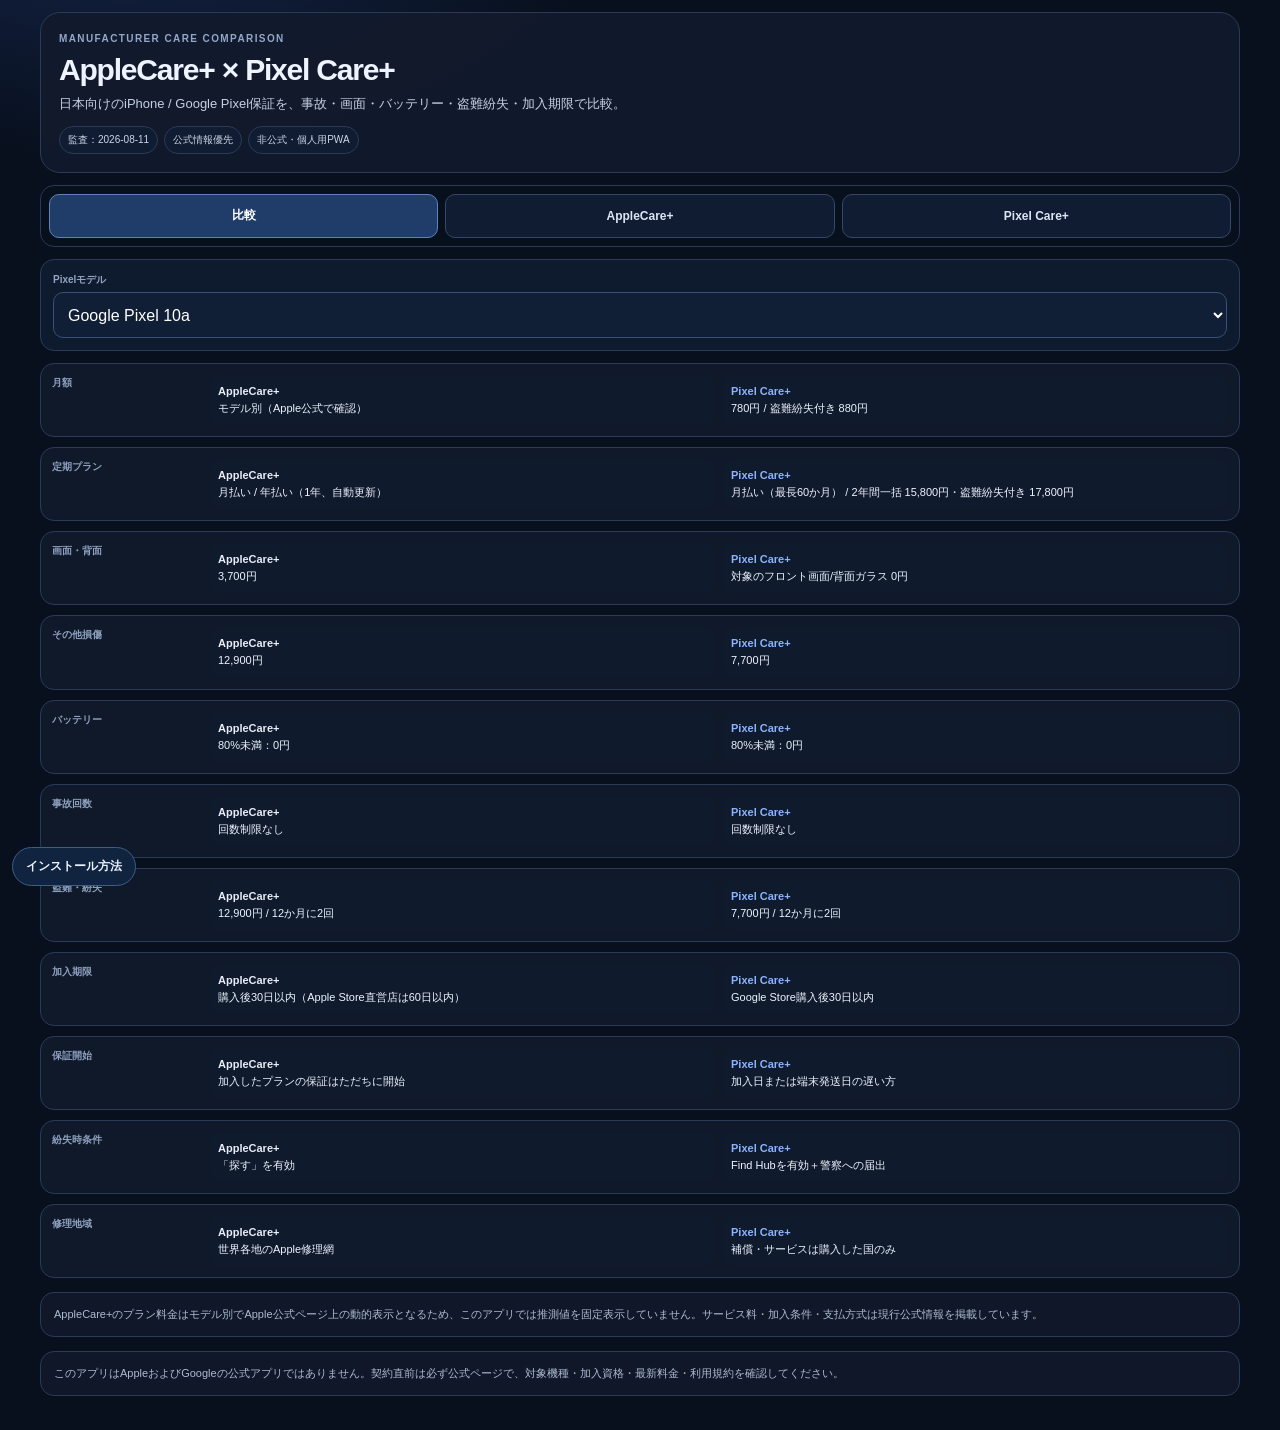
==== applecare-pixelcare/index.html @ f642784a "Add AppleCare Pixel Care PWA app" ====
<!doctype html>
<html lang="ja">
<head>
<meta charset="utf-8">
<meta name="viewport" content="width=device-width,initial-scale=1,viewport-fit=cover">
<title>AppleCare+ × Pixel Care+</title>
<meta name="description" content="日本向けAppleCare+とPixel Care+の補償内容・自己負担・加入条件を比較する個人用PWA">
<meta name="theme-color" content="#0b1020">
<meta name="apple-mobile-web-app-capable" content="yes">
<meta name="apple-mobile-web-app-status-bar-style" content="black-translucent">
<meta name="apple-mobile-web-app-title" content="Care比較">
<link rel="manifest" href="./manifest.webmanifest">
<link rel="apple-touch-icon" href="./icons/icon-180.png">
<style>
:root{--bg:#08101e;--panel:#111a2c;--panel2:#17243a;--line:#2a3a59;--text:#eef4ff;--muted:#9caac4;--accent:#8bb4ff;--good:#62d8a5;--warn:#ffd06f;--apple:#e8edf7;--pixel:#8bb4ff}*{box-sizing:border-box}html{-webkit-text-size-adjust:100%;scroll-behavior:smooth}body{margin:0;background:radial-gradient(850px 500px at 10% -10%,rgba(76,125,255,.22),transparent 60%),var(--bg);color:var(--text);font-family:-apple-system,BlinkMacSystemFont,"Segoe UI","Noto Sans JP",sans-serif;line-height:1.55;padding-left:env(safe-area-inset-left);padding-right:env(safe-area-inset-right)}a{color:#b5d0ff;text-decoration:none}.wrap{width:min(100% - 20px,1080px);margin:auto;padding:12px 0 calc(34px + env(safe-area-inset-bottom))}.hero{border:1px solid var(--line);background:rgba(17,26,44,.94);border-radius:20px;padding:18px}.eyebrow{font-size:10px;letter-spacing:.14em;color:#93a7c9;font-weight:900}.hero h1{margin:6px 0 7px;font-size:30px;line-height:1.15;letter-spacing:-.04em}.hero p{margin:0;color:#c6d1e4;font-size:13px}.meta{display:flex;gap:6px;flex-wrap:wrap;margin-top:12px}.pill{font-size:10px;padding:5px 8px;border:1px solid var(--line);border-radius:999px;background:#101c31;color:#cbd6e8}.tabs{position:sticky;top:8px;z-index:10;display:grid;grid-template-columns:repeat(3,1fr);gap:7px;margin:12px 0;background:rgba(8,16,30,.94);backdrop-filter:blur(10px);padding:8px;border:1px solid var(--line);border-radius:14px}.tab{min-height:44px;border:1px solid #35486b;background:#0f1c31;color:#dce6f7;border-radius:10px;font-weight:800;font-size:12px}.tab.active{background:#203c68;border-color:#5e83bd;color:#fff}.section{display:none}.section.active{display:block}.grid{display:grid;gap:12px}.card{border:1px solid var(--line);border-radius:17px;background:rgba(17,26,44,.95);overflow:hidden}.cardHead{padding:14px 15px;background:var(--panel2);border-bottom:1px solid #30415f}.brand{font-size:20px;font-weight:950}.sub{font-size:10px;color:#93a4c1;margin-top:2px}.row{display:grid;grid-template-columns:112px minmax(0,1fr);gap:11px;padding:10px 12px;border-bottom:1px solid #22304a;font-size:12px}.label{font-size:10px;font-weight:900;color:#8495b5;padding-top:2px}.good{color:#8aeabb;font-weight:800}.warn{color:#ffd98e;font-weight:800}.compare{display:grid;gap:10px}.compareRow{display:grid;grid-template-columns:120px 1fr 1fr;gap:8px;padding:11px;border:1px solid var(--line);border-radius:14px;background:rgba(17,26,44,.9);font-size:11px}.compareRow strong{font-size:10px;color:#8ea0bf}.appleCell,.pixelCell{padding:8px;border-radius:10px;background:#0f1a2c}.appleCell b{color:var(--apple)}.pixelCell b{color:var(--pixel)}.selector{margin:0 0 12px;padding:12px;border:1px solid var(--line);border-radius:14px;background:#0e1a2e}.selector label{display:block;font-size:10px;color:#93a4c1;font-weight:900;margin-bottom:5px}.selector select{width:100%;min-height:46px;padding:10px;border:1px solid #385077;border-radius:10px;background:#111f36;color:#fff;font-size:16px}.links{display:grid;grid-template-columns:1fr 1fr;gap:8px;padding:12px}.links a{display:flex;align-items:center;justify-content:center;min-height:44px;padding:9px;border:1px solid #37547e;border-radius:10px;background:#12223c;font-size:12px;font-weight:850}.note{margin-top:14px;padding:13px;border:1px solid var(--line);border-radius:14px;background:rgba(17,26,44,.8);font-size:11px;color:#aebbd1}.install{position:fixed;right:max(12px,env(safe-area-inset-right));bottom:max(14px,calc(env(safe-area-inset-bottom) + 10px));z-index:20;display:none;border:1px solid #4d70a6;border-radius:999px;background:#18345d;color:#fff;padding:12px 16px;font-weight:850;box-shadow:0 10px 28px rgba(0,0,0,.35)}@media(min-width:800px){.grid.two{grid-template-columns:1fr 1fr}.compareRow{grid-template-columns:150px 1fr 1fr}.wrap{width:min(96vw,1200px)}}
.installHelp{position:fixed;inset:0;z-index:40;display:none;align-items:flex-end;justify-content:center;background:rgba(0,0,0,.62);padding:16px}.installHelp.open{display:flex}.installSheet{width:min(100%,560px);border:1px solid var(--line);border-radius:18px;background:#111a2c;padding:18px;box-shadow:0 24px 80px rgba(0,0,0,.5)}.installSheet h2{margin:0 0 8px;font-size:20px}.installSheet p{margin:7px 0;color:#c7d2e5;font-size:13px}.installSheet ol{margin:10px 0 16px;padding-left:22px;color:#dbe6f8;font-size:13px}.installSheet button{width:100%;min-height:44px;border:1px solid #45648f;border-radius:10px;background:#18345d;color:#fff;font-weight:850}.installAlways{position:fixed;left:max(12px,env(safe-area-inset-left));bottom:max(14px,calc(env(safe-area-inset-bottom) + 10px));z-index:19;border:1px solid #3d5d8b;border-radius:999px;background:#10233f;color:#eaf2ff;padding:10px 13px;font-weight:800;font-size:12px}@media(display-mode:standalone){.installAlways,.install{display:none!important}}
</style>
</head>
<body>
<div class="wrap">
<header class="hero"><div class="eyebrow">MANUFACTURER CARE COMPARISON</div><h1>AppleCare+ × Pixel Care+</h1><p>日本向けのiPhone / Google Pixel保証を、事故・画面・バッテリー・盗難紛失・加入期限で比較。</p><div class="meta"><span class="pill">監査：2026-08-11</span><span class="pill">公式情報優先</span><span class="pill">非公式・個人用PWA</span></div></header>
<nav class="tabs"><button class="tab active" data-tab="compare">比較</button><button class="tab" data-tab="apple">AppleCare+</button><button class="tab" data-tab="pixel">Pixel Care+</button></nav>
<section id="compare" class="section active"><div class="selector"><label for="pixelModel">Pixelモデル</label><select id="pixelModel"></select></div><div id="compareRows" class="compare"></div><div class="note">AppleCare+のプラン料金はモデル別でApple公式ページ上の動的表示となるため、このアプリでは推測値を固定表示していません。サービス料・加入条件・支払方式は現行公式情報を掲載しています。</div></section>
<section id="apple" class="section"><div class="grid two"><article class="card"><div class="cardHead"><div class="brand">AppleCare+</div><div class="sub">iPhone / 日本</div></div><div class="row"><div class="label">事故補償</div><div><span class="good">回数制限なし</span>。落下・水濡れなどの過失や事故による損傷。</div></div><div class="row"><div class="label">画面/背面</div><div>3,700円（税込）/回</div></div><div class="row"><div class="label">その他損傷</div><div>12,900円（税込）/回</div></div><div class="row"><div class="label">バッテリー</div><div>最大容量が本来の80%未満なら追加料金なし。</div></div><div class="row"><div class="label">加入期限</div><div>購入時または購入後30日以内。Apple Store直営店では購入後60日以内に追加可能。</div></div><div class="row"><div class="label">修理網</div><div>Apple Store / Apple正規サービスプロバイダ。世界各地で修理サービスを利用可能。</div></div></article><article class="card"><div class="cardHead"><div class="brand">AppleCare+ 盗難・紛失</div><div class="sub">iPhone / 日本</div></div><div class="row"><div class="label">盗難・紛失</div><div><span class="good">1年間に2回まで</span></div></div><div class="row"><div class="label">交換負担</div><div>12,900円（税込）/回</div></div><div class="row"><div class="label">必要条件</div><div>事故発生時と請求手続き中に「探す」が有効であること。</div></div><div class="row"><div class="label">事故補償</div><div>通常のAppleCare+と同様、偶発的損傷は回数制限なし。</div></div><div class="row"><div class="label">支払方式</div><div>日本では月払いまたは1年間（年払い）のサブスクリプション。解約しない限り自動更新。料金はiPhoneモデル別。</div></div><div class="row"><div class="label">対象</div><div>この比較ではiPhoneを対象。正確な加入可否とプラン料金はAppleの保証確認画面で端末ごとに確認。</div></div></article></div><div class="links"><a href="https://www.apple.com/jp/applecare/" target="_blank" rel="noopener">AppleCare+ 公式 ↗</a><a href="https://support.apple.com/ja-jp/104941" target="_blank" rel="noopener">加入方法 ↗</a></div></section>
<section id="pixel" class="section"><div class="selector"><label for="pixelDetailModel">Pixelモデル</label><select id="pixelDetailModel"></select></div><div id="pixelCard"></div><div class="note">Pixelのスマートフォンは、2026-08-11時点でGoogle公式の日本向け対象一覧に掲載されている15機種を収録。Pixel 9 Pro Foldは公式に「修理は利用不可」とされているため、他のFoldと分けて表示しています。</div><div class="links"><a href="https://support.google.com/store/answer/16496166?hl=ja" target="_blank" rel="noopener">Pixel Care+ 公式 ↗</a><a href="https://support.google.com/store/answer/16504616?hl=ja" target="_blank" rel="noopener">請求方法 ↗</a></div></section>
<div class="note">このアプリはAppleおよびGoogleの公式アプリではありません。契約直前は必ず公式ページで、対象機種・加入資格・最新料金・利用規約を確認してください。</div></div>
<button id="install" class="install" type="button">アプリをインストール</button><button id="installHelpBtn" class="installAlways" type="button">インストール方法</button><div id="installHelp" class="installHelp" aria-hidden="true"><div class="installSheet" role="dialog" aria-modal="true" aria-labelledby="installTitle"><h2 id="installTitle">アプリとしてインストール</h2><div id="installGuide"></div><button id="closeInstallHelp" type="button">閉じる</button></div></div>
<script>
const PIXEL_MODELS=[{"name":"Google Pixel 10a","monthly":"780円","monthly_tl":"880円","two":"15,800円","two_tl":"17,800円","damage":"7,700円","theft":"7,700円","display":"free"},{"name":"Google Pixel 10","monthly":"1,180円","monthly_tl":"1,280円","two":"23,800円","two_tl":"25,800円","damage":"9,900円","theft":"9,900円","display":"free"},{"name":"Google Pixel 10 Pro","monthly":"1,580円","monthly_tl":"1,780円","two":"31,800円","two_tl":"35,800円","damage":"11,550円","theft":"11,550円","display":"free"},{"name":"Google Pixel 10 Pro XL","monthly":"1,580円","monthly_tl":"1,780円","two":"31,800円","two_tl":"35,800円","damage":"11,550円","theft":"11,550円","display":"free"},{"name":"Google Pixel 10 Pro Fold","monthly":"2,080円","monthly_tl":"2,280円","two":"41,800円","two_tl":"45,800円","damage":"18,700円","theft":"18,700円","display":"fold"},{"name":"Google Pixel 9a","monthly":"780円","monthly_tl":"880円","two":"15,800円","two_tl":"17,800円","damage":"7,700円","theft":"7,700円","display":"free"},{"name":"Google Pixel 9","monthly":"1,180円","monthly_tl":"1,280円","two":"23,800円","two_tl":"25,800円","damage":"9,900円","theft":"9,900円","display":"free"},{"name":"Google Pixel 9 Pro","monthly":"1,580円","monthly_tl":"1,780円","two":"31,800円","two_tl":"35,800円","damage":"11,550円","theft":"11,550円","display":"free"},{"name":"Google Pixel 9 Pro XL","monthly":"1,580円","monthly_tl":"1,780円","two":"31,800円","two_tl":"35,800円","damage":"11,550円","theft":"11,550円","display":"free"},{"name":"Google Pixel 9 Pro Fold","monthly":"2,080円","monthly_tl":"2,280円","two":"41,800円","two_tl":"45,800円","damage":"18,700円","theft":"18,700円","display":"no_repair"},{"name":"Google Pixel Fold","monthly":"2,080円","monthly_tl":"2,280円","two":"41,800円","two_tl":"45,800円","damage":"18,700円","theft":"18,700円","display":"fold"},{"name":"Google Pixel 8a","monthly":"580円","monthly_tl":"680円","two":"11,800円","two_tl":"13,800円","damage":"7,700円","theft":"7,700円","display":"free"},{"name":"Google Pixel 8","monthly":"1,080円","monthly_tl":"1,180円","two":"21,800円","two_tl":"23,800円","damage":"9,900円","theft":"9,900円","display":"free"},{"name":"Google Pixel 8 Pro","monthly":"1,480円","monthly_tl":"1,680円","two":"29,800円","two_tl":"33,800円","damage":"11,550円","theft":"11,550円","display":"free"},{"name":"Google Pixel 7a","monthly":"580円","monthly_tl":"680円","two":"11,800円","two_tl":"13,800円","damage":"7,700円","theft":"7,700円","display":"free"}];
const $=s=>document.querySelector(s);const tabs=[...document.querySelectorAll('.tab')];tabs.forEach(b=>b.addEventListener('click',()=>{tabs.forEach(x=>x.classList.toggle('active',x===b));document.querySelectorAll('.section').forEach(s=>s.classList.toggle('active',s.id===b.dataset.tab));}));function options(sel){sel.innerHTML=PIXEL_MODELS.map((m,i)=>`<option value="${i}">${m.name}</option>`).join('')}const psel=$('#pixelModel'),dsel=$('#pixelDetailModel');options(psel);options(dsel);function cr(label,a,p){return `<div class="compareRow"><strong>${label}</strong><div class="appleCell"><b>AppleCare+</b><br>${a}</div><div class="pixelCell"><b>Pixel Care+</b><br>${p}</div></div>`}function pixelScreenText(m){if(m.display==='no_repair')return'修理不可（交換等の請求対応）。画面0円修理の対象外';if(m.display==='fold')return'外側フロント画面/背面ガラス 0円。内側画面は18,700円';return'対象のフロント画面/背面ガラス 0円'}function renderCompare(){const m=PIXEL_MODELS[+psel.value||0];$('#compareRows').innerHTML=[cr('月額','モデル別（Apple公式で確認）',`${m.monthly} / 盗難紛失付き ${m.monthly_tl}`),cr('定期プラン','月払い / 年払い（1年、自動更新）',`月払い（最長60か月） / 2年間一括 ${m.two}・盗難紛失付き ${m.two_tl}`),cr('画面・背面','3,700円',pixelScreenText(m)),cr('その他損傷','12,900円',m.damage),cr('バッテリー','80%未満：0円','80%未満：0円'),cr('事故回数','回数制限なし','回数制限なし'),cr('盗難・紛失','12,900円 / 12か月に2回',`${m.theft} / 12か月に2回`),cr('加入期限','購入後30日以内（Apple Store直営店は60日以内）','Google Store購入後30日以内'),cr('保証開始','加入したプランの保証はただちに開始','加入日または端末発送日の遅い方'),cr('紛失時条件','「探す」を有効','Find Hubを有効＋警察への届出'),cr('修理地域','世界各地のApple修理網','補償・サービスは購入した国のみ')].join('')}function renderPixel(){const m=PIXEL_MODELS[+dsel.value||0];const screen=pixelScreenText(m);$('#pixelCard').innerHTML=`<article class="card"><div class="cardHead"><div class="brand">${m.name}</div><div class="sub">Pixel Care+ / 日本</div></div><div class="row"><div class="label">月払い</div><div>Pixel Care+：${m.monthly} / 紛失・盗難付き：${m.monthly_tl}（最長60か月）</div></div><div class="row"><div class="label">2年一括</div><div>Pixel Care+：${m.two} / 紛失・盗難付き：${m.two_tl}</div></div><div class="row"><div class="label">画面/背面</div><div>${screen}</div></div><div class="row"><div class="label">バッテリー</div><div>保持できる充電容量が当初の80%未満：0円。</div></div><div class="row"><div class="label">その他損傷</div><div>${m.damage} / 回</div></div><div class="row"><div class="label">盗難・紛失</div><div>${m.theft} / 回。12か月に2回まで。</div></div><div class="row"><div class="label">事故補償</div><div>落下・ひび割れ・水没などの偶発的損傷は回数無制限。</div></div><div class="row"><div class="label">保証後故障</div><div>メーカー保証期間終了後の故障：サービス手数料0円、回数無制限。</div></div><div class="row"><div class="label">加入期限</div><div>Google Store購入時、または購入後30日以内。</div></div><div class="row"><div class="label">保証開始</div><div>加入日または端末発送日のどちらか遅い方。</div></div><div class="row"><div class="label">注意</div><div>購入後に通常プラン⇄紛失・盗難付きへアップグレード/切替は不可。プランは端末に紐付き譲渡不可。</div></div></article>`}psel.addEventListener('change',renderCompare);dsel.addEventListener('change',renderPixel);renderCompare();renderPixel();if('serviceWorker'in navigator){window.addEventListener('load',()=>navigator.serviceWorker.register('./sw.js').catch(()=>{}));}let deferredPrompt;const install=$('#install'),helpBtn=$('#installHelpBtn'),help=$('#installHelp'),guide=$('#installGuide'),closeHelp=$('#closeInstallHelp');const isIOS=/iPad|iPhone|iPod/.test(navigator.userAgent)||(navigator.platform==='MacIntel'&&navigator.maxTouchPoints>1);const isStandalone=window.matchMedia('(display-mode: standalone)').matches||navigator.standalone===true;function showInstallHelp(){if(isIOS){guide.innerHTML='<p>iPhone / iPad はSafariで開いて追加します。</p><ol><li>Safari下部または上部の「共有」ボタンをタップ</li><li>「ホーム画面に追加」を選択</li><li>右上の「追加」をタップ</li></ol>';}else if(deferredPrompt){guide.innerHTML='<p>この端末では直接インストールできます。</p><ol><li>右下の「アプリをインストール」をタップ</li><li>確認画面で「インストール」を選択</li></ol>';}else{guide.innerHTML='<p>Chrome / Edge などの対応ブラウザで開いてください。</p><ol><li>ブラウザのメニューを開く</li><li>「アプリをインストール」または「ホーム画面に追加」を選択</li></ol><p>※PWAのインストールにはHTTPSでの公開が必要です。</p>';}help.classList.add('open');help.setAttribute('aria-hidden','false');}helpBtn.addEventListener('click',showInstallHelp);closeHelp.addEventListener('click',()=>{help.classList.remove('open');help.setAttribute('aria-hidden','true')});help.addEventListener('click',e=>{if(e.target===help)closeHelp.click()});window.addEventListener('beforeinstallprompt',e=>{e.preventDefault();deferredPrompt=e;if(!isStandalone)install.style.display='block';});install.addEventListener('click',async()=>{if(!deferredPrompt){showInstallHelp();return;}deferredPrompt.prompt();await deferredPrompt.userChoice;deferredPrompt=null;install.style.display='none';});window.addEventListener('appinstalled',()=>{install.style.display='none';helpBtn.style.display='none';});if(isStandalone){install.style.display='none';helpBtn.style.display='none';}
</script>
</body></html>
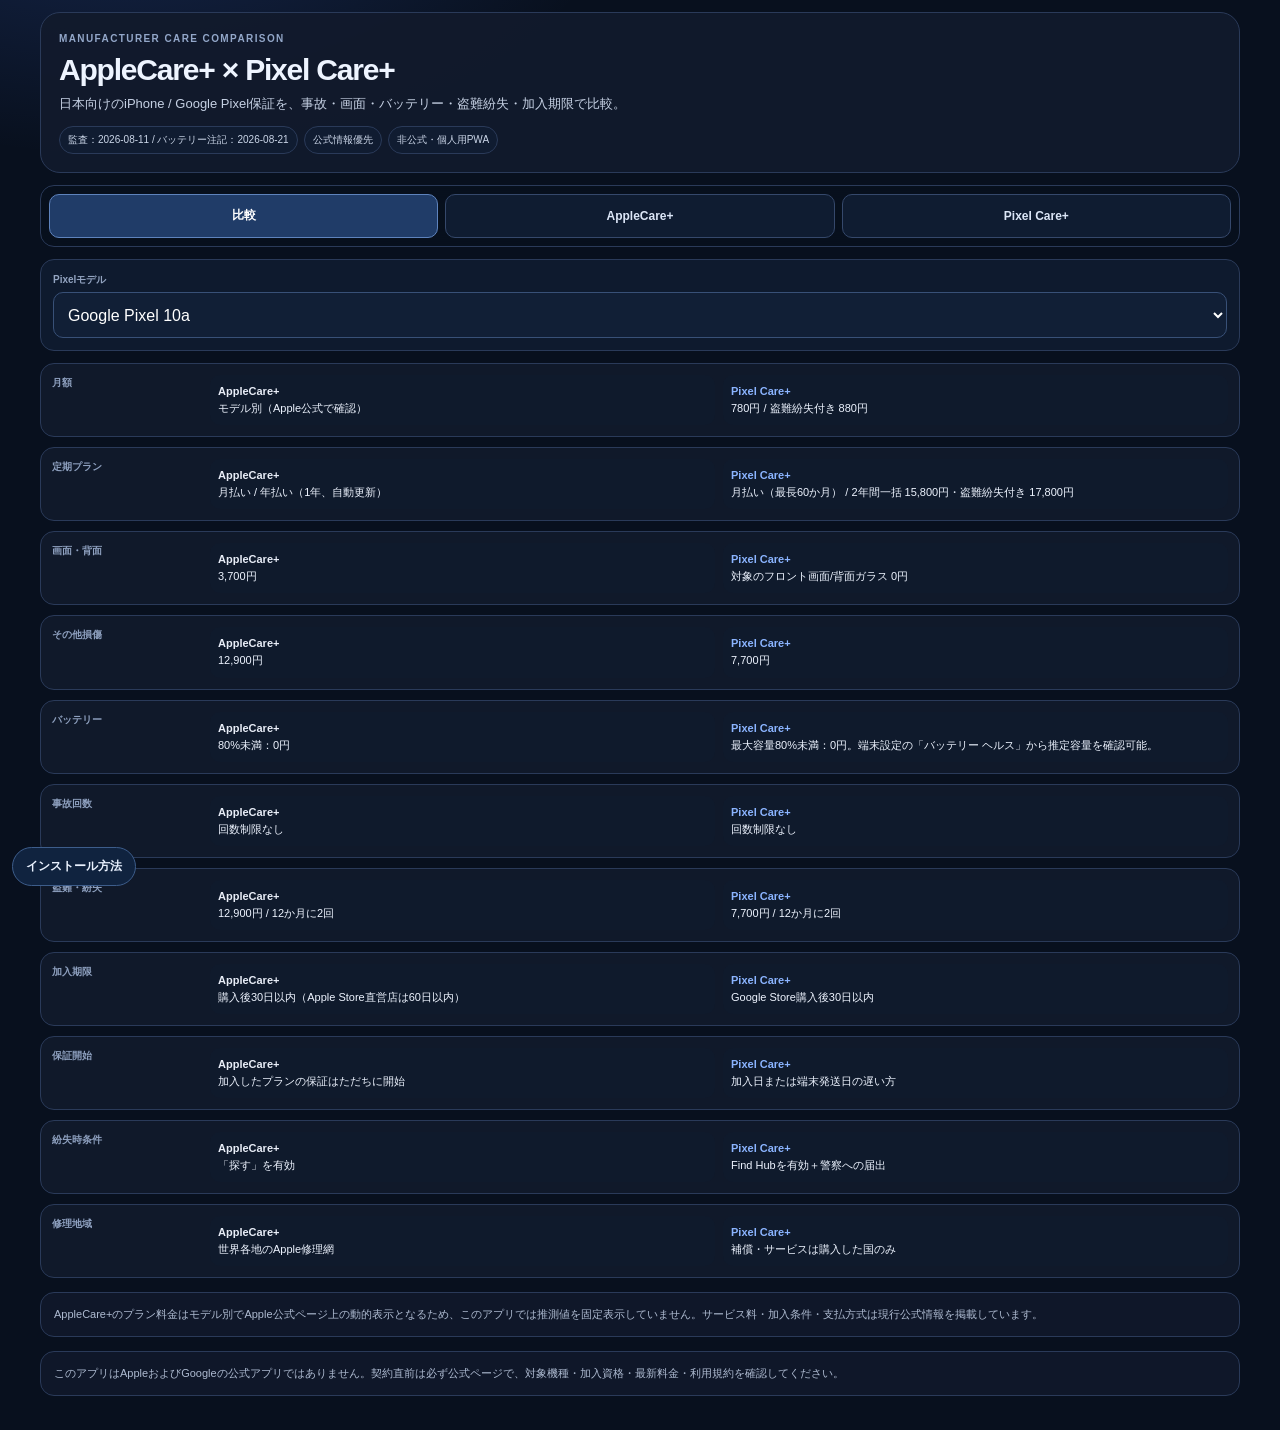
==== commit 193d63d3: "Clarify Pixel battery health visibility" ====
--- a/applecare-pixelcare/index.html
+++ b/applecare-pixelcare/index.html
@@ -13,20 +13,169 @@
 <link rel="apple-touch-icon" href="./icons/icon-180.png">
 <style>
 :root{--bg:#08101e;--panel:#111a2c;--panel2:#17243a;--line:#2a3a59;--text:#eef4ff;--muted:#9caac4;--accent:#8bb4ff;--good:#62d8a5;--warn:#ffd06f;--apple:#e8edf7;--pixel:#8bb4ff}*{box-sizing:border-box}html{-webkit-text-size-adjust:100%;scroll-behavior:smooth}body{margin:0;background:radial-gradient(850px 500px at 10% -10%,rgba(76,125,255,.22),transparent 60%),var(--bg);color:var(--text);font-family:-apple-system,BlinkMacSystemFont,"Segoe UI","Noto Sans JP",sans-serif;line-height:1.55;padding-left:env(safe-area-inset-left);padding-right:env(safe-area-inset-right)}a{color:#b5d0ff;text-decoration:none}.wrap{width:min(100% - 20px,1080px);margin:auto;padding:12px 0 calc(34px + env(safe-area-inset-bottom))}.hero{border:1px solid var(--line);background:rgba(17,26,44,.94);border-radius:20px;padding:18px}.eyebrow{font-size:10px;letter-spacing:.14em;color:#93a7c9;font-weight:900}.hero h1{margin:6px 0 7px;font-size:30px;line-height:1.15;letter-spacing:-.04em}.hero p{margin:0;color:#c6d1e4;font-size:13px}.meta{display:flex;gap:6px;flex-wrap:wrap;margin-top:12px}.pill{font-size:10px;padding:5px 8px;border:1px solid var(--line);border-radius:999px;background:#101c31;color:#cbd6e8}.tabs{position:sticky;top:8px;z-index:10;display:grid;grid-template-columns:repeat(3,1fr);gap:7px;margin:12px 0;background:rgba(8,16,30,.94);backdrop-filter:blur(10px);padding:8px;border:1px solid var(--line);border-radius:14px}.tab{min-height:44px;border:1px solid #35486b;background:#0f1c31;color:#dce6f7;border-radius:10px;font-weight:800;font-size:12px}.tab.active{background:#203c68;border-color:#5e83bd;color:#fff}.section{display:none}.section.active{display:block}.grid{display:grid;gap:12px}.card{border:1px solid var(--line);border-radius:17px;background:rgba(17,26,44,.95);overflow:hidden}.cardHead{padding:14px 15px;background:var(--panel2);border-bottom:1px solid #30415f}.brand{font-size:20px;font-weight:950}.sub{font-size:10px;color:#93a4c1;margin-top:2px}.row{display:grid;grid-template-columns:112px minmax(0,1fr);gap:11px;padding:10px 12px;border-bottom:1px solid #22304a;font-size:12px}.label{font-size:10px;font-weight:900;color:#8495b5;padding-top:2px}.good{color:#8aeabb;font-weight:800}.warn{color:#ffd98e;font-weight:800}.compare{display:grid;gap:10px}.compareRow{display:grid;grid-template-columns:120px 1fr 1fr;gap:8px;padding:11px;border:1px solid var(--line);border-radius:14px;background:rgba(17,26,44,.9);font-size:11px}.compareRow strong{font-size:10px;color:#8ea0bf}.appleCell,.pixelCell{padding:8px;border-radius:10px;background:#0f1a2c}.appleCell b{color:var(--apple)}.pixelCell b{color:var(--pixel)}.selector{margin:0 0 12px;padding:12px;border:1px solid var(--line);border-radius:14px;background:#0e1a2e}.selector label{display:block;font-size:10px;color:#93a4c1;font-weight:900;margin-bottom:5px}.selector select{width:100%;min-height:46px;padding:10px;border:1px solid #385077;border-radius:10px;background:#111f36;color:#fff;font-size:16px}.links{display:grid;grid-template-columns:1fr 1fr;gap:8px;padding:12px}.links a{display:flex;align-items:center;justify-content:center;min-height:44px;padding:9px;border:1px solid #37547e;border-radius:10px;background:#12223c;font-size:12px;font-weight:850}.note{margin-top:14px;padding:13px;border:1px solid var(--line);border-radius:14px;background:rgba(17,26,44,.8);font-size:11px;color:#aebbd1}.install{position:fixed;right:max(12px,env(safe-area-inset-right));bottom:max(14px,calc(env(safe-area-inset-bottom) + 10px));z-index:20;display:none;border:1px solid #4d70a6;border-radius:999px;background:#18345d;color:#fff;padding:12px 16px;font-weight:850;box-shadow:0 10px 28px rgba(0,0,0,.35)}@media(min-width:800px){.grid.two{grid-template-columns:1fr 1fr}.compareRow{grid-template-columns:150px 1fr 1fr}.wrap{width:min(96vw,1200px)}}
-.installHelp{position:fixed;inset:0;z-index:40;display:none;align-items:flex-end;justify-content:center;background:rgba(0,0,0,.62);padding:16px}.installHelp.open{display:flex}.installSheet{width:min(100%,560px);border:1px solid var(--line);border-radius:18px;background:#111a2c;padding:18px;box-shadow:0 24px 80px rgba(0,0,0,.5)}.installSheet h2{margin:0 0 8px;font-size:20px}.installSheet p{margin:7px 0;color:#c7d2e5;font-size:13px}.installSheet ol{margin:10px 0 16px;padding-left:22px;color:#dbe6f8;font-size:13px}.installSheet button{width:100%;min-height:44px;border:1px solid #45648f;border-radius:10px;background:#18345d;color:#fff;font-weight:850}.installAlways{position:fixed;left:max(12px,env(safe-area-inset-left));bottom:max(14px,calc(env(safe-area-inset-bottom) + 10px));z-index:19;border:1px solid #3d5d8b;border-radius:999px;background:#10233f;color:#eaf2ff;padding:10px 13px;font-weight:800;font-size:12px}@media(display-mode:standalone){.installAlways,.install{display:none!important}}
+
+.installHelp{position:fixed;inset:0;z-index:40;display:none;align-items:flex-end;justify-content:center;background:rgba(0,0,0,.62);padding:16px}
+.installHelp.open{display:flex}
+.installSheet{width:min(100%,560px);border:1px solid var(--line);border-radius:18px;background:#111a2c;padding:18px;box-shadow:0 24px 80px rgba(0,0,0,.5)}
+.installSheet h2{margin:0 0 8px;font-size:20px}
+.installSheet p{margin:7px 0;color:#c7d2e5;font-size:13px}
+.installSheet ol{margin:10px 0 16px;padding-left:22px;color:#dbe6f8;font-size:13px}
+.installSheet button{width:100%;min-height:44px;border:1px solid #45648f;border-radius:10px;background:#18345d;color:#fff;font-weight:850}
+.installAlways{position:fixed;left:max(12px,env(safe-area-inset-left));bottom:max(14px,calc(env(safe-area-inset-bottom) + 10px));z-index:19;border:1px solid #3d5d8b;border-radius:999px;background:#10233f;color:#eaf2ff;padding:10px 13px;font-weight:800;font-size:12px}
+@media(display-mode:standalone){.installAlways,.install{display:none!important}}
+
 </style>
 </head>
 <body>
 <div class="wrap">
-<header class="hero"><div class="eyebrow">MANUFACTURER CARE COMPARISON</div><h1>AppleCare+ × Pixel Care+</h1><p>日本向けのiPhone / Google Pixel保証を、事故・画面・バッテリー・盗難紛失・加入期限で比較。</p><div class="meta"><span class="pill">監査：2026-08-11</span><span class="pill">公式情報優先</span><span class="pill">非公式・個人用PWA</span></div></header>
+<header class="hero"><div class="eyebrow">MANUFACTURER CARE COMPARISON</div><h1>AppleCare+ × Pixel Care+</h1><p>日本向けのiPhone / Google Pixel保証を、事故・画面・バッテリー・盗難紛失・加入期限で比較。</p><div class="meta"><span class="pill">監査：2026-08-11 / バッテリー注記：2026-08-21</span><span class="pill">公式情報優先</span><span class="pill">非公式・個人用PWA</span></div></header>
 <nav class="tabs"><button class="tab active" data-tab="compare">比較</button><button class="tab" data-tab="apple">AppleCare+</button><button class="tab" data-tab="pixel">Pixel Care+</button></nav>
-<section id="compare" class="section active"><div class="selector"><label for="pixelModel">Pixelモデル</label><select id="pixelModel"></select></div><div id="compareRows" class="compare"></div><div class="note">AppleCare+のプラン料金はモデル別でApple公式ページ上の動的表示となるため、このアプリでは推測値を固定表示していません。サービス料・加入条件・支払方式は現行公式情報を掲載しています。</div></section>
-<section id="apple" class="section"><div class="grid two"><article class="card"><div class="cardHead"><div class="brand">AppleCare+</div><div class="sub">iPhone / 日本</div></div><div class="row"><div class="label">事故補償</div><div><span class="good">回数制限なし</span>。落下・水濡れなどの過失や事故による損傷。</div></div><div class="row"><div class="label">画面/背面</div><div>3,700円（税込）/回</div></div><div class="row"><div class="label">その他損傷</div><div>12,900円（税込）/回</div></div><div class="row"><div class="label">バッテリー</div><div>最大容量が本来の80%未満なら追加料金なし。</div></div><div class="row"><div class="label">加入期限</div><div>購入時または購入後30日以内。Apple Store直営店では購入後60日以内に追加可能。</div></div><div class="row"><div class="label">修理網</div><div>Apple Store / Apple正規サービスプロバイダ。世界各地で修理サービスを利用可能。</div></div></article><article class="card"><div class="cardHead"><div class="brand">AppleCare+ 盗難・紛失</div><div class="sub">iPhone / 日本</div></div><div class="row"><div class="label">盗難・紛失</div><div><span class="good">1年間に2回まで</span></div></div><div class="row"><div class="label">交換負担</div><div>12,900円（税込）/回</div></div><div class="row"><div class="label">必要条件</div><div>事故発生時と請求手続き中に「探す」が有効であること。</div></div><div class="row"><div class="label">事故補償</div><div>通常のAppleCare+と同様、偶発的損傷は回数制限なし。</div></div><div class="row"><div class="label">支払方式</div><div>日本では月払いまたは1年間（年払い）のサブスクリプション。解約しない限り自動更新。料金はiPhoneモデル別。</div></div><div class="row"><div class="label">対象</div><div>この比較ではiPhoneを対象。正確な加入可否とプラン料金はAppleの保証確認画面で端末ごとに確認。</div></div></article></div><div class="links"><a href="https://www.apple.com/jp/applecare/" target="_blank" rel="noopener">AppleCare+ 公式 ↗</a><a href="https://support.apple.com/ja-jp/104941" target="_blank" rel="noopener">加入方法 ↗</a></div></section>
-<section id="pixel" class="section"><div class="selector"><label for="pixelDetailModel">Pixelモデル</label><select id="pixelDetailModel"></select></div><div id="pixelCard"></div><div class="note">Pixelのスマートフォンは、2026-08-11時点でGoogle公式の日本向け対象一覧に掲載されている15機種を収録。Pixel 9 Pro Foldは公式に「修理は利用不可」とされているため、他のFoldと分けて表示しています。</div><div class="links"><a href="https://support.google.com/store/answer/16496166?hl=ja" target="_blank" rel="noopener">Pixel Care+ 公式 ↗</a><a href="https://support.google.com/store/answer/16504616?hl=ja" target="_blank" rel="noopener">請求方法 ↗</a></div></section>
-<div class="note">このアプリはAppleおよびGoogleの公式アプリではありません。契約直前は必ず公式ページで、対象機種・加入資格・最新料金・利用規約を確認してください。</div></div>
-<button id="install" class="install" type="button">アプリをインストール</button><button id="installHelpBtn" class="installAlways" type="button">インストール方法</button><div id="installHelp" class="installHelp" aria-hidden="true"><div class="installSheet" role="dialog" aria-modal="true" aria-labelledby="installTitle"><h2 id="installTitle">アプリとしてインストール</h2><div id="installGuide"></div><button id="closeInstallHelp" type="button">閉じる</button></div></div>
+
+<section id="compare" class="section active">
+<div class="selector"><label for="pixelModel">Pixelモデル</label><select id="pixelModel"></select></div>
+<div id="compareRows" class="compare"></div>
+<div class="note">AppleCare+のプラン料金はモデル別でApple公式ページ上の動的表示となるため、このアプリでは推測値を固定表示していません。サービス料・加入条件・支払方式は現行公式情報を掲載しています。</div>
+</section>
+
+<section id="apple" class="section">
+<div class="grid two">
+<article class="card"><div class="cardHead"><div class="brand">AppleCare+</div><div class="sub">iPhone / 日本</div></div>
+<div class="row"><div class="label">事故補償</div><div><span class="good">回数制限なし</span>。落下・水濡れなどの過失や事故による損傷。</div></div>
+<div class="row"><div class="label">画面/背面</div><div>3,700円（税込）/回</div></div>
+<div class="row"><div class="label">その他損傷</div><div>12,900円（税込）/回</div></div>
+<div class="row"><div class="label">バッテリー</div><div>最大容量が本来の80%未満なら追加料金なし。</div></div>
+<div class="row"><div class="label">加入期限</div><div>購入時または購入後30日以内。Apple Store直営店では購入後60日以内に追加可能。</div></div>
+<div class="row"><div class="label">修理網</div><div>Apple Store / Apple正規サービスプロバイダ。世界各地で修理サービスを利用可能。</div></div>
+</article>
+<article class="card"><div class="cardHead"><div class="brand">AppleCare+ 盗難・紛失</div><div class="sub">iPhone / 日本</div></div>
+<div class="row"><div class="label">盗難・紛失</div><div><span class="good">1年間に2回まで</span></div></div>
+<div class="row"><div class="label">交換負担</div><div>12,900円（税込）/回</div></div>
+<div class="row"><div class="label">必要条件</div><div>事故発生時と請求手続き中に「探す」が有効であること。</div></div>
+<div class="row"><div class="label">事故補償</div><div>通常のAppleCare+と同様、偶発的損傷は回数制限なし。</div></div>
+<div class="row"><div class="label">支払方式</div><div>日本では月払いまたは1年間（年払い）のサブスクリプション。解約しない限り自動更新。料金はiPhoneモデル別。</div></div>
+<div class="row"><div class="label">対象</div><div>この比較ではiPhoneを対象。正確な加入可否とプラン料金はAppleの保証確認画面で端末ごとに確認。</div></div>
+</article></div>
+<div class="links"><a href="https://www.apple.com/jp/applecare/" target="_blank" rel="noopener">AppleCare+ 公式 ↗</a><a href="https://support.apple.com/ja-jp/104941" target="_blank" rel="noopener">加入方法 ↗</a></div>
+</section>
+
+<section id="pixel" class="section">
+<div class="selector"><label for="pixelDetailModel">Pixelモデル</label><select id="pixelDetailModel"></select></div>
+<div id="pixelCard"></div><div class="note">Pixelのスマートフォンは、2026-08-11時点でGoogle公式の日本向け対象一覧に掲載されている15機種を収録。Pixel 9 Pro Foldは公式に「修理は利用不可」とされているため、他のFoldと分けて表示しています。バッテリー最大容量％を設定から確認できるのはPixel 8a以降です。Pixel 8 / 8 Pro / 7a / Pixel Foldでは設定画面に最大容量％は表示されません。</div>
+<div class="links"><a href="https://support.google.com/store/answer/16496166?hl=ja" target="_blank" rel="noopener">Pixel Care+ 公式 ↗</a><a href="https://support.google.com/store/answer/16504616?hl=ja" target="_blank" rel="noopener">請求方法 ↗</a></div>
+</section>
+
+<div class="note">このアプリはAppleおよびGoogleの公式アプリではありません。契約直前は必ず公式ページで、対象機種・加入資格・最新料金・利用規約を確認してください。</div>
+</div>
+<button id="install" class="install" type="button">アプリをインストール</button>
+
+<button id="installHelpBtn" class="installAlways" type="button">インストール方法</button>
+<div id="installHelp" class="installHelp" aria-hidden="true">
+  <div class="installSheet" role="dialog" aria-modal="true" aria-labelledby="installTitle">
+    <h2 id="installTitle">アプリとしてインストール</h2>
+    <div id="installGuide"></div>
+    <button id="closeInstallHelp" type="button">閉じる</button>
+  </div>
+</div>
+
 <script>
-const PIXEL_MODELS=[{"name":"Google Pixel 10a","monthly":"780円","monthly_tl":"880円","two":"15,800円","two_tl":"17,800円","damage":"7,700円","theft":"7,700円","display":"free"},{"name":"Google Pixel 10","monthly":"1,180円","monthly_tl":"1,280円","two":"23,800円","two_tl":"25,800円","damage":"9,900円","theft":"9,900円","display":"free"},{"name":"Google Pixel 10 Pro","monthly":"1,580円","monthly_tl":"1,780円","two":"31,800円","two_tl":"35,800円","damage":"11,550円","theft":"11,550円","display":"free"},{"name":"Google Pixel 10 Pro XL","monthly":"1,580円","monthly_tl":"1,780円","two":"31,800円","two_tl":"35,800円","damage":"11,550円","theft":"11,550円","display":"free"},{"name":"Google Pixel 10 Pro Fold","monthly":"2,080円","monthly_tl":"2,280円","two":"41,800円","two_tl":"45,800円","damage":"18,700円","theft":"18,700円","display":"fold"},{"name":"Google Pixel 9a","monthly":"780円","monthly_tl":"880円","two":"15,800円","two_tl":"17,800円","damage":"7,700円","theft":"7,700円","display":"free"},{"name":"Google Pixel 9","monthly":"1,180円","monthly_tl":"1,280円","two":"23,800円","two_tl":"25,800円","damage":"9,900円","theft":"9,900円","display":"free"},{"name":"Google Pixel 9 Pro","monthly":"1,580円","monthly_tl":"1,780円","two":"31,800円","two_tl":"35,800円","damage":"11,550円","theft":"11,550円","display":"free"},{"name":"Google Pixel 9 Pro XL","monthly":"1,580円","monthly_tl":"1,780円","two":"31,800円","two_tl":"35,800円","damage":"11,550円","theft":"11,550円","display":"free"},{"name":"Google Pixel 9 Pro Fold","monthly":"2,080円","monthly_tl":"2,280円","two":"41,800円","two_tl":"45,800円","damage":"18,700円","theft":"18,700円","display":"no_repair"},{"name":"Google Pixel Fold","monthly":"2,080円","monthly_tl":"2,280円","two":"41,800円","two_tl":"45,800円","damage":"18,700円","theft":"18,700円","display":"fold"},{"name":"Google Pixel 8a","monthly":"580円","monthly_tl":"680円","two":"11,800円","two_tl":"13,800円","damage":"7,700円","theft":"7,700円","display":"free"},{"name":"Google Pixel 8","monthly":"1,080円","monthly_tl":"1,180円","two":"21,800円","two_tl":"23,800円","damage":"9,900円","theft":"9,900円","display":"free"},{"name":"Google Pixel 8 Pro","monthly":"1,480円","monthly_tl":"1,680円","two":"29,800円","two_tl":"33,800円","damage":"11,550円","theft":"11,550円","display":"free"},{"name":"Google Pixel 7a","monthly":"580円","monthly_tl":"680円","two":"11,800円","two_tl":"13,800円","damage":"7,700円","theft":"7,700円","display":"free"}];
-const $=s=>document.querySelector(s);const tabs=[...document.querySelectorAll('.tab')];tabs.forEach(b=>b.addEventListener('click',()=>{tabs.forEach(x=>x.classList.toggle('active',x===b));document.querySelectorAll('.section').forEach(s=>s.classList.toggle('active',s.id===b.dataset.tab));}));function options(sel){sel.innerHTML=PIXEL_MODELS.map((m,i)=>`<option value="${i}">${m.name}</option>`).join('')}const psel=$('#pixelModel'),dsel=$('#pixelDetailModel');options(psel);options(dsel);function cr(label,a,p){return `<div class="compareRow"><strong>${label}</strong><div class="appleCell"><b>AppleCare+</b><br>${a}</div><div class="pixelCell"><b>Pixel Care+</b><br>${p}</div></div>`}function pixelScreenText(m){if(m.display==='no_repair')return'修理不可（交換等の請求対応）。画面0円修理の対象外';if(m.display==='fold')return'外側フロント画面/背面ガラス 0円。内側画面は18,700円';return'対象のフロント画面/背面ガラス 0円'}function renderCompare(){const m=PIXEL_MODELS[+psel.value||0];$('#compareRows').innerHTML=[cr('月額','モデル別（Apple公式で確認）',`${m.monthly} / 盗難紛失付き ${m.monthly_tl}`),cr('定期プラン','月払い / 年払い（1年、自動更新）',`月払い（最長60か月） / 2年間一括 ${m.two}・盗難紛失付き ${m.two_tl}`),cr('画面・背面','3,700円',pixelScreenText(m)),cr('その他損傷','12,900円',m.damage),cr('バッテリー','80%未満：0円','80%未満：0円'),cr('事故回数','回数制限なし','回数制限なし'),cr('盗難・紛失','12,900円 / 12か月に2回',`${m.theft} / 12か月に2回`),cr('加入期限','購入後30日以内（Apple Store直営店は60日以内）','Google Store購入後30日以内'),cr('保証開始','加入したプランの保証はただちに開始','加入日または端末発送日の遅い方'),cr('紛失時条件','「探す」を有効','Find Hubを有効＋警察への届出'),cr('修理地域','世界各地のApple修理網','補償・サービスは購入した国のみ')].join('')}function renderPixel(){const m=PIXEL_MODELS[+dsel.value||0];const screen=pixelScreenText(m);$('#pixelCard').innerHTML=`<article class="card"><div class="cardHead"><div class="brand">${m.name}</div><div class="sub">Pixel Care+ / 日本</div></div><div class="row"><div class="label">月払い</div><div>Pixel Care+：${m.monthly} / 紛失・盗難付き：${m.monthly_tl}（最長60か月）</div></div><div class="row"><div class="label">2年一括</div><div>Pixel Care+：${m.two} / 紛失・盗難付き：${m.two_tl}</div></div><div class="row"><div class="label">画面/背面</div><div>${screen}</div></div><div class="row"><div class="label">バッテリー</div><div>保持できる充電容量が当初の80%未満：0円。</div></div><div class="row"><div class="label">その他損傷</div><div>${m.damage} / 回</div></div><div class="row"><div class="label">盗難・紛失</div><div>${m.theft} / 回。12か月に2回まで。</div></div><div class="row"><div class="label">事故補償</div><div>落下・ひび割れ・水没などの偶発的損傷は回数無制限。</div></div><div class="row"><div class="label">保証後故障</div><div>メーカー保証期間終了後の故障：サービス手数料0円、回数無制限。</div></div><div class="row"><div class="label">加入期限</div><div>Google Store購入時、または購入後30日以内。</div></div><div class="row"><div class="label">保証開始</div><div>加入日または端末発送日のどちらか遅い方。</div></div><div class="row"><div class="label">注意</div><div>購入後に通常プラン⇄紛失・盗難付きへアップグレード/切替は不可。プランは端末に紐付き譲渡不可。</div></div></article>`}psel.addEventListener('change',renderCompare);dsel.addEventListener('change',renderPixel);renderCompare();renderPixel();if('serviceWorker'in navigator){window.addEventListener('load',()=>navigator.serviceWorker.register('./sw.js').catch(()=>{}));}let deferredPrompt;const install=$('#install'),helpBtn=$('#installHelpBtn'),help=$('#installHelp'),guide=$('#installGuide'),closeHelp=$('#closeInstallHelp');const isIOS=/iPad|iPhone|iPod/.test(navigator.userAgent)||(navigator.platform==='MacIntel'&&navigator.maxTouchPoints>1);const isStandalone=window.matchMedia('(display-mode: standalone)').matches||navigator.standalone===true;function showInstallHelp(){if(isIOS){guide.innerHTML='<p>iPhone / iPad はSafariで開いて追加します。</p><ol><li>Safari下部または上部の「共有」ボタンをタップ</li><li>「ホーム画面に追加」を選択</li><li>右上の「追加」をタップ</li></ol>';}else if(deferredPrompt){guide.innerHTML='<p>この端末では直接インストールできます。</p><ol><li>右下の「アプリをインストール」をタップ</li><li>確認画面で「インストール」を選択</li></ol>';}else{guide.innerHTML='<p>Chrome / Edge などの対応ブラウザで開いてください。</p><ol><li>ブラウザのメニューを開く</li><li>「アプリをインストール」または「ホーム画面に追加」を選択</li></ol><p>※PWAのインストールにはHTTPSでの公開が必要です。</p>';}help.classList.add('open');help.setAttribute('aria-hidden','false');}helpBtn.addEventListener('click',showInstallHelp);closeHelp.addEventListener('click',()=>{help.classList.remove('open');help.setAttribute('aria-hidden','true')});help.addEventListener('click',e=>{if(e.target===help)closeHelp.click()});window.addEventListener('beforeinstallprompt',e=>{e.preventDefault();deferredPrompt=e;if(!isStandalone)install.style.display='block';});install.addEventListener('click',async()=>{if(!deferredPrompt){showInstallHelp();return;}deferredPrompt.prompt();await deferredPrompt.userChoice;deferredPrompt=null;install.style.display='none';});window.addEventListener('appinstalled',()=>{install.style.display='none';helpBtn.style.display='none';});if(isStandalone){install.style.display='none';helpBtn.style.display='none';}
+const PIXEL_MODELS=[
+{"name":"Google Pixel 10a","monthly":"780円","monthly_tl":"880円","two":"15,800円","two_tl":"17,800円","damage":"7,700円","theft":"7,700円","display":"free"},
+{"name":"Google Pixel 10","monthly":"1,180円","monthly_tl":"1,280円","two":"23,800円","two_tl":"25,800円","damage":"9,900円","theft":"9,900円","display":"free"},
+{"name":"Google Pixel 10 Pro","monthly":"1,580円","monthly_tl":"1,780円","two":"31,800円","two_tl":"35,800円","damage":"11,550円","theft":"11,550円","display":"free"},
+{"name":"Google Pixel 10 Pro XL","monthly":"1,580円","monthly_tl":"1,780円","two":"31,800円","two_tl":"35,800円","damage":"11,550円","theft":"11,550円","display":"free"},
+{"name":"Google Pixel 10 Pro Fold","monthly":"2,080円","monthly_tl":"2,280円","two":"41,800円","two_tl":"45,800円","damage":"18,700円","theft":"18,700円","display":"fold"},
+{"name":"Google Pixel 9a","monthly":"780円","monthly_tl":"880円","two":"15,800円","two_tl":"17,800円","damage":"7,700円","theft":"7,700円","display":"free"},
+{"name":"Google Pixel 9","monthly":"1,180円","monthly_tl":"1,280円","two":"23,800円","two_tl":"25,800円","damage":"9,900円","theft":"9,900円","display":"free"},
+{"name":"Google Pixel 9 Pro","monthly":"1,580円","monthly_tl":"1,780円","two":"31,800円","two_tl":"35,800円","damage":"11,550円","theft":"11,550円","display":"free"},
+{"name":"Google Pixel 9 Pro XL","monthly":"1,580円","monthly_tl":"1,780円","two":"31,800円","two_tl":"35,800円","damage":"11,550円","theft":"11,550円","display":"free"},
+{"name":"Google Pixel 9 Pro Fold","monthly":"2,080円","monthly_tl":"2,280円","two":"41,800円","two_tl":"45,800円","damage":"18,700円","theft":"18,700円","display":"no_repair"},
+{"name":"Google Pixel Fold","monthly":"2,080円","monthly_tl":"2,280円","two":"41,800円","two_tl":"45,800円","damage":"18,700円","theft":"18,700円","display":"fold"},
+{"name":"Google Pixel 8a","monthly":"580円","monthly_tl":"680円","two":"11,800円","two_tl":"13,800円","damage":"7,700円","theft":"7,700円","display":"free"},
+{"name":"Google Pixel 8","monthly":"1,080円","monthly_tl":"1,180円","two":"21,800円","two_tl":"23,800円","damage":"9,900円","theft":"9,900円","display":"free"},
+{"name":"Google Pixel 8 Pro","monthly":"1,480円","monthly_tl":"1,680円","two":"29,800円","two_tl":"33,800円","damage":"11,550円","theft":"11,550円","display":"free"},
+{"name":"Google Pixel 7a","monthly":"580円","monthly_tl":"680円","two":"11,800円","two_tl":"13,800円","damage":"7,700円","theft":"7,700円","display":"free"}
+];
+const $=s=>document.querySelector(s);
+const tabs=[...document.querySelectorAll('.tab')];
+tabs.forEach(b=>b.addEventListener('click',()=>{tabs.forEach(x=>x.classList.toggle('active',x===b));document.querySelectorAll('.section').forEach(s=>s.classList.toggle('active',s.id===b.dataset.tab));}));
+function options(sel){sel.innerHTML=PIXEL_MODELS.map((m,i)=>`<option value="${i}">${m.name}</option>`).join('')}
+const psel=$('#pixelModel'),dsel=$('#pixelDetailModel');options(psel);options(dsel);
+function cr(label,a,p){return `<div class="compareRow"><strong>${label}</strong><div class="appleCell"><b>AppleCare+</b><br>${a}</div><div class="pixelCell"><b>Pixel Care+</b><br>${p}</div></div>`}
+function pixelScreenText(m){
+  if(m.display==='no_repair') return '修理不可（交換等の請求対応）。画面0円修理の対象外';
+  if(m.display==='fold') return '外側フロント画面/背面ガラス 0円。内側画面は18,700円';
+  return '対象のフロント画面/背面ガラス 0円';
+}
+function pixelBatteryText(m){
+  const capacityVisible = !['Google Pixel Fold','Google Pixel 8','Google Pixel 8 Pro','Google Pixel 7a'].includes(m.name);
+  if(capacityVisible) return '最大容量80%未満：0円。端末設定の「バッテリー ヘルス」から推定容量を確認可能。';
+  return '最大容量80%未満：0円。ただしこの機種は設定画面でバッテリー最大容量％を確認できません。';
+}
+function renderCompare(){const m=PIXEL_MODELS[+psel.value||0];$('#compareRows').innerHTML=[
+cr('月額','モデル別（Apple公式で確認）',`${m.monthly} / 盗難紛失付き ${m.monthly_tl}`),
+cr('定期プラン','月払い / 年払い（1年、自動更新）',`月払い（最長60か月） / 2年間一括 ${m.two}・盗難紛失付き ${m.two_tl}`),
+cr('画面・背面','3,700円',pixelScreenText(m)),
+cr('その他損傷','12,900円',m.damage),
+cr('バッテリー','80%未満：0円',pixelBatteryText(m)),
+cr('事故回数','回数制限なし','回数制限なし'),
+cr('盗難・紛失','12,900円 / 12か月に2回',`${m.theft} / 12か月に2回`),
+cr('加入期限','購入後30日以内（Apple Store直営店は60日以内）','Google Store購入後30日以内'),
+cr('保証開始','加入したプランの保証はただちに開始','加入日または端末発送日の遅い方'),
+cr('紛失時条件','「探す」を有効','Find Hubを有効＋警察への届出'),
+cr('修理地域','世界各地のApple修理網','補償・サービスは購入した国のみ')].join('')}
+function renderPixel(){const m=PIXEL_MODELS[+dsel.value||0];const screen=pixelScreenText(m);$('#pixelCard').innerHTML=`<article class="card"><div class="cardHead"><div class="brand">${m.name}</div><div class="sub">Pixel Care+ / 日本</div></div><div class="row"><div class="label">月払い</div><div>Pixel Care+：${m.monthly} / 紛失・盗難付き：${m.monthly_tl}（最長60か月）</div></div><div class="row"><div class="label">2年一括</div><div>Pixel Care+：${m.two} / 紛失・盗難付き：${m.two_tl}</div></div><div class="row"><div class="label">画面/背面</div><div>${screen}</div></div><div class="row"><div class="label">バッテリー</div><div>${pixelBatteryText(m)}</div></div><div class="row"><div class="label">その他損傷</div><div>${m.damage} / 回</div></div><div class="row"><div class="label">盗難・紛失</div><div>${m.theft} / 回。12か月に2回まで。</div></div><div class="row"><div class="label">事故補償</div><div>落下・ひび割れ・水没などの偶発的損傷は回数無制限。</div></div><div class="row"><div class="label">保証後故障</div><div>メーカー保証期間終了後の故障：サービス手数料0円、回数無制限。</div></div><div class="row"><div class="label">加入期限</div><div>Google Store購入時、または購入後30日以内。</div></div><div class="row"><div class="label">保証開始</div><div>加入日または端末発送日のどちらか遅い方。</div></div><div class="row"><div class="label">注意</div><div>購入後に通常プラン⇄紛失・盗難付きへアップグレード/切替は不可。プランは端末に紐付き譲渡不可。</div></div></article>`}
+psel.addEventListener('change',renderCompare);dsel.addEventListener('change',renderPixel);renderCompare();renderPixel();
+if('serviceWorker' in navigator){
+  window.addEventListener('load',()=>navigator.serviceWorker.register('./sw.js').catch(()=>{}));
+}
+
+let deferredPrompt;
+const install=$('#install');
+const helpBtn=$('#installHelpBtn');
+const help=$('#installHelp');
+const guide=$('#installGuide');
+const closeHelp=$('#closeInstallHelp');
+const isIOS=/iPad|iPhone|iPod/.test(navigator.userAgent) ||
+  (navigator.platform==='MacIntel' && navigator.maxTouchPoints>1);
+const isStandalone=window.matchMedia('(display-mode: standalone)').matches || navigator.standalone===true;
+
+function showInstallHelp(){
+  if(isIOS){
+    guide.innerHTML='<p>iPhone / iPad はSafariで開いて追加します。</p><ol><li>Safari下部または上部の「共有」ボタンをタップ</li><li>「ホーム画面に追加」を選択</li><li>右上の「追加」をタップ</li></ol>';
+  }else if(deferredPrompt){
+    guide.innerHTML='<p>この端末では直接インストールできます。</p><ol><li>右下の「アプリをインストール」をタップ</li><li>確認画面で「インストール」を選択</li></ol>';
+  }else{
+    guide.innerHTML='<p>Chrome / Edge などの対応ブラウザで開いてください。</p><ol><li>ブラウザのメニューを開く</li><li>「アプリをインストール」または「ホーム画面に追加」を選択</li></ol><p>※PWAのインストールにはHTTPSでの公開が必要です。</p>';
+  }
+  help.classList.add('open');
+  help.setAttribute('aria-hidden','false');
+}
+helpBtn.addEventListener('click',showInstallHelp);
+closeHelp.addEventListener('click',()=>{help.classList.remove('open');help.setAttribute('aria-hidden','true')});
+help.addEventListener('click',e=>{if(e.target===help)closeHelp.click()});
+
+window.addEventListener('beforeinstallprompt',e=>{
+  e.preventDefault();
+  deferredPrompt=e;
+  if(!isStandalone) install.style.display='block';
+});
+
+install.addEventListener('click',async()=>{
+  if(!deferredPrompt){ showInstallHelp(); return; }
+  deferredPrompt.prompt();
+  await deferredPrompt.userChoice;
+  deferredPrompt=null;
+  install.style.display='none';
+});
+
+window.addEventListener('appinstalled',()=>{
+  install.style.display='none';
+  helpBtn.style.display='none';
+});
+
+if(isStandalone){
+  install.style.display='none';
+  helpBtn.style.display='none';
+}
 </script>
 </body></html>
